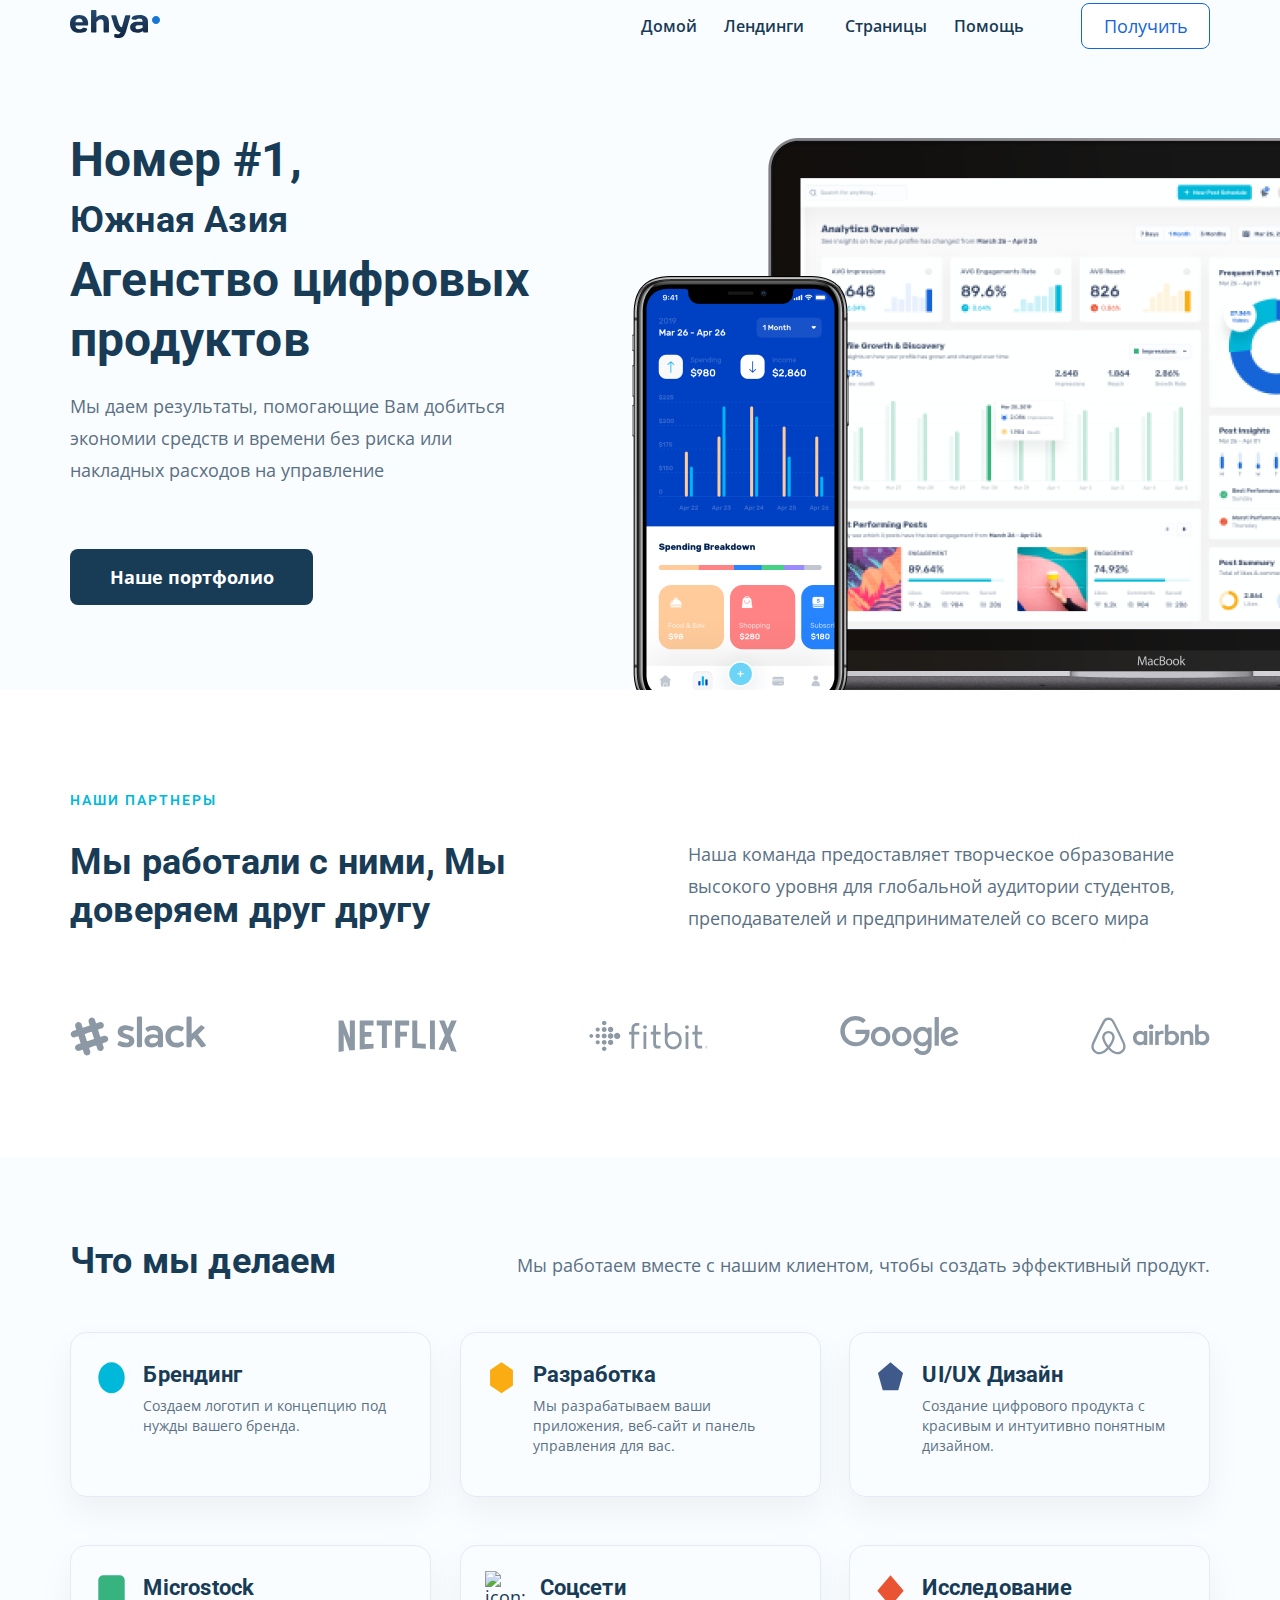
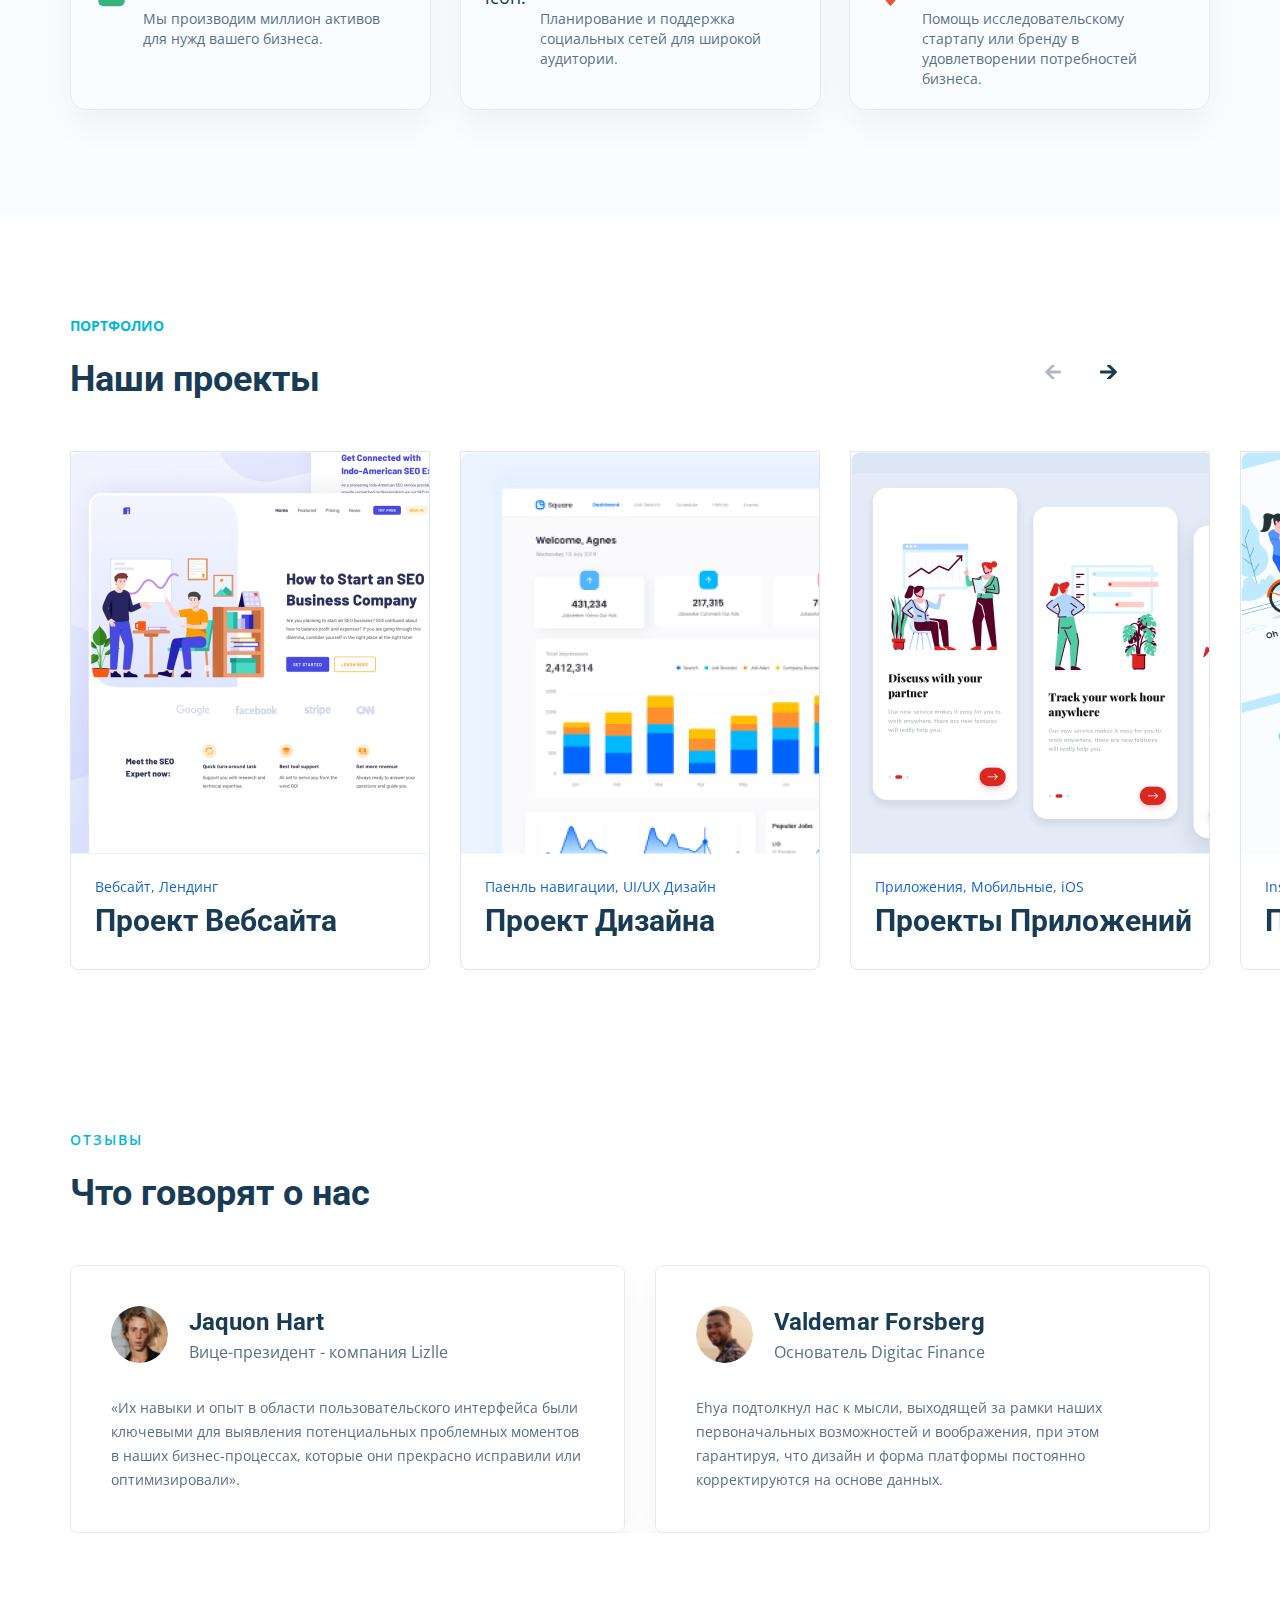
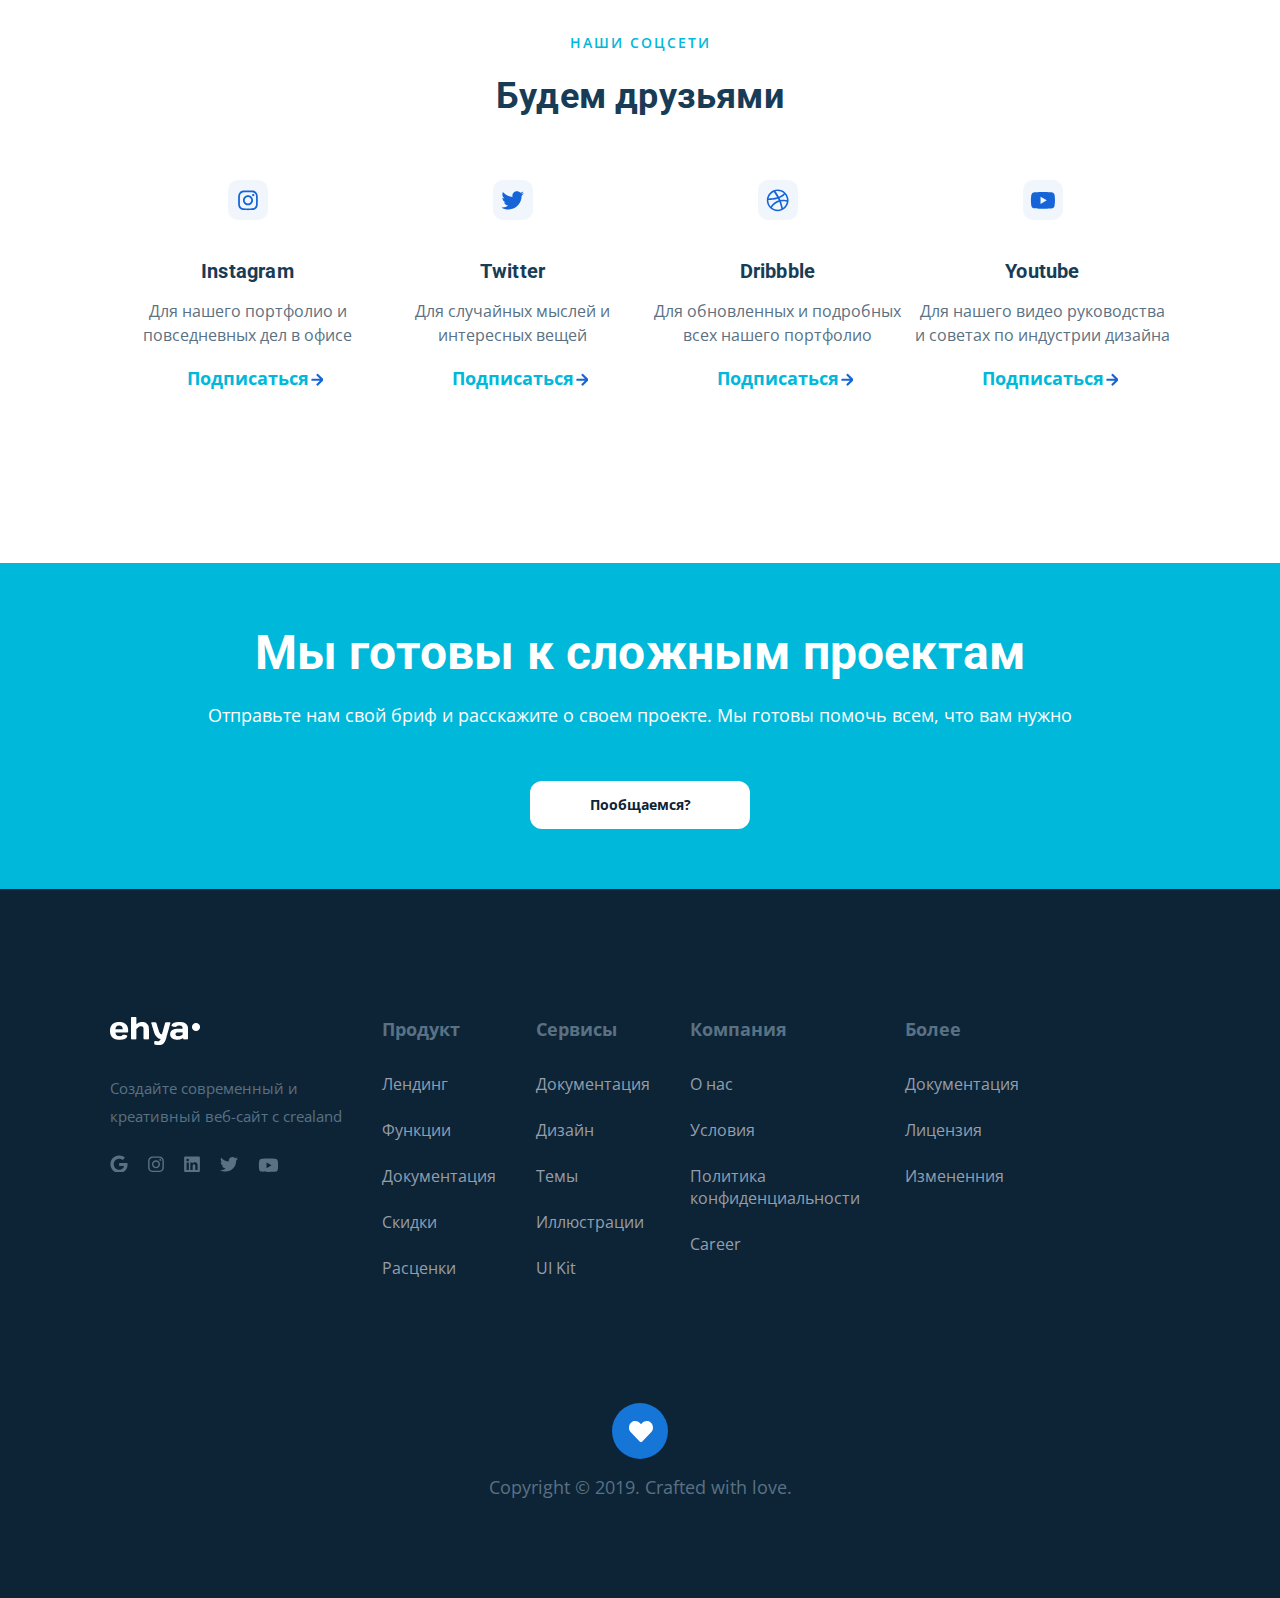
==== ehya/index.html @ ee77c965 "Add files via upload" ====
<!DOCTYPE html>
<html lang="en">
<head>
  <meta charset="UTF-8">
  <meta http-equiv="X-UA-Compatible" content="IE=edge">
  <meta name="viewport" content="width=device-width, initial-scale=1.0">
  <link rel="preconnect" href="https://fonts.gstatic.com">
  <link href="https://fonts.googleapis.com/css2?family=Open+Sans:wght@400;700&family=Roboto:wght@400;700&display=swap" rel="stylesheet">
  <link rel="stylesheet" href="css/swiper-bundle.min.css">
  <link rel="stylesheet" href="css/style.css">
  <title>ehya</title>
</head>
<body>
  <header class="header">
    <div class="container">
      <nav class="nav">
        <div class="logo">
          <img src="image/SVG/Logo.svg" alt="Logo: ehya">
        </div>
       <div class="nav-menu">
        <ul class="nav-list">
          <li class="nav-list__link">Домой</li>
          <li class="nav-list__link nav-list__link--burger">Лендинги</li>
          <li class="nav-list__link nav-list__link">Страницы</li>
          <li class="nav-list__link">Помощь</li>
        </ul>
        <button class="button nav__button">Получить</button>
       </div>
      </nav>
      <div class="hero">
        <div class="hero-info">
          <div class="hero-info__subtitle title">Номер #1,</div>
          <div class="hero-info__title title">Южная Азия</div>
          <h1 class="hero-info__suptitle title">Агенство цифровых продуктов</h1>
          <p class="hero-info__text">Мы даем результаты, помогающие Вам добиться экономии средств и времени без риска или накладных расходов на управление</p>
          <button class="hero-info__button button"><a href="#">Наше портфолио</a></button>
        </div>
        <div class="hero-bcg">
          <img class="hero-bcg__img hero-bcg__iphone" src="image/hero/iphone.png" alt="iPhone">
          <img class="hero-bcg__img hero-bcg__mack" src="image/hero/Macbook.png" alt="Mackbook">
        </div>
      </div>
    </div>
    <!-- /.container -->
  </header>
  <section class="partner">
    <div class="container">
      <h3 class="partner__subtitle title">Наши партнеры</h3>
      <div class="partner-content">
        <h2 class="partner__title title">Мы работали с ними,
          Мы доверяем друг другу</h2>
        <p class="partner__text text">Наша команда предоставляет творческое образование высокого уровня для глобальной аудитории студентов, преподавателей и предпринимателей со всего мира</p>
      </div>
      <!-- /.partner-content -->
      <div class="partner-list">
        <img src="image/SVG/partner/slack.svg" alt="logo: slack" class="partner-list__item">
        <img src="image/SVG/partner/netflix.svg" alt="logo: netflix" class="partner-list__item">
        <img src="image/SVG/partner/fitbit.svg" alt="logo: fitbit" class="partner-list__item">
        <img src="image/SVG/partner/google.svg" alt="logo: google" class="partner-list__item">
        <img src="image/SVG/partner/airbnb.svg" alt="logo: airbnb" class="partner-list__item">
      </div>
    </div>
    <!-- /.container -->
  </section>
  <!-- /.partner -->
  <section class="wedo">
    <div class="container">
      <div class="wedo-info">
        <h2 class="wedo__title title">Что мы делаем</h2>
        <p class="wedo__texy text">Мы работаем вместе с нашим клиентом, чтобы создать эффективный продукт.</p>
      </div>
      <!-- /.wedo-info -->
      <div class="wedo-content">
        <div class="wedo-content-card">
          <img src="image/SVG/wedo/icon_circle.svg" alt="icon: circle" class="wedo-content-card__img card__img">
          <div class="wedo-content-card-info">
            <h3 class="wedo-content-card-info__title title">Брендинг</h3>
            <p class="wedo-content-card-info__text text">Создаем логотип и концепцию под нужды вашего бренда.</p></div>
        </div>
        <!-- /.wedo-content__card -->
        <div class="wedo-content-card">
          <img src="image/SVG/wedo/icon_hexagon.svg" alt="icon: circle" class="wedo-content-card__img card__img">
          <div class="wedo-content-card-info">
            <h3 class="wedo-content-card-info__title title">Разработка</h3>
            <p class="wedo-content-card-info__text text">Мы разрабатываем ваши приложения, веб-сайт и панель управления для вас.</p></div>
        </div>
        <!-- /.wedo-content__card -->
        <div class="wedo-content-card">
          <img src="image/SVG/wedo/icon_pentagon.svg" alt="icon: circle" class="wedo-content-card__img card__img">
          <div class="wedo-content-card-info">
            <h3 class="wedo-content-card-info__title title">UI/UX Дизайн</h3>
            <p class="wedo-content-card-info__text text">Создание цифрового продукта с красивым и интуитивно понятным дизайном.</p></div>
        </div>
        <!-- /.wedo-content__card -->
        <div class="wedo-content-card">
          <img src="image/SVG/wedo/icon_square.svg" alt="icon: circle" class="wedo-content-card__img card__img">
          <div class="wedo-content-card-info">
            <h3 class="wedo-content-card-info__title title">Microstock</h3>
            <p class="wedo-content-card-info__text text">Мы производим миллион активов для нужд вашего бизнеса.</p></div>
        </div>
        <!-- /.wedo-content__card -->
        <div class="wedo-content-card">
          <img src="image/SVG/wedo/icon_triangle.svg" alt="icon: circle" class="wedo-content-card__img card__img">
          <div class="wedo-content-card-info">
            <h3 class="wedo-content-card-info__title title">Соцсети</h3>
            <p class="wedo-content-card-info__text text">Планирование и поддержка социальных сетей для широкой аудитории.</p></div>
        </div>
        <!-- /.wedo-content__card -->
        <div class="wedo-content-card">
          <img src="image/SVG/wedo/icon_rhomb.svg" alt="icon: circle" class="wedo-content-card__img card__img">
          <div class="wedo-content-card-info">
            <h3 class="wedo-content-card-info__title title">Исследование</h3>
            <p class="wedo-content-card-info__text text">Помощь исследовательскому стартапу или бренду в удовлетворении потребностей бизнеса.</p></div>
        </div>
        <!-- /.wedo-content__card -->
      </div>
      <!-- /.wedo-content -->
    </div>
    <!-- /.container -->
  </section>

  <section class="portfolio">
    <div class="container">
      <h3 class="portfolio__suptitle">портфолио</h3>
      <h2 class="portfolio__title">Наши проекты</h2>
           <!-- Swiper -->
    <div class="swiper-container portfolio-swiper">
      <div class="swiper-wrapper">
        <div class="swiper-slide">
          <img src="image/portfolio/Photo.jpg" alt="slider photo">
        <div class="swiper-info">
          <p class="swiper-info__text text">Вебсайт, Лендинг</p>
          <p class="swiper-info__name">Проект Вебсайта</p>
        </div>
      </div>
        <div class="swiper-slide">
          <img src="image/portfolio/Photo2.jpg" alt="slider photo">
        <div class="swiper-info">
          <p class="swiper-info__text text">Паенль навигации, UI/UX  Дизайн</p>
          <p class="swiper-info__name">Проект Дизайна</p>
        </div>
      </div>
        <div class="swiper-slide">
          <img src="image/portfolio/Photo3.jpg" alt="slider photo">
        <div class="swiper-info">
          <p class="swiper-info__text text">Приложения, Мобильные, iOS</p>
          <p class="swiper-info__name">Проекты Приложений</p>
        </div>
      </div>
        <div class="swiper-slide">
          <img src="image/portfolio/Photo4.jpg" alt="slider photo">
        <div class="swiper-info">
          <p class="swiper-info__text text">Instagram</p>
          <p class="swiper-info__name">Проект Иллюстраций</p>
        </div>
      </div>
      </div>
      <div class="swiper-button swiper-button-next"></div>
      <div class="swiper-button swiper-button-prev"></div>
    </div>
    </div>
    <!-- /.container -->
  </section>
  <!-- /.portfolio -->

  <section class="testimonial">
    <div class="container">
      <h3 class="testimonials__suptitle">Отзывы</h3>
      <h2 class="testimonials__title">Что говорят о нас</h2>
      <!-- Swiper -->
    <div class="swiper-container testimonials-swiper">
      <div class="swiper-wrapper">
        <div class="swiper-slide testimonials-swiper-slide">
          <div class="testimonials-swiper-slide-info">
            <img src="image/testimonials/Photo.png" alt="slide avatar" class="testimonials-swiper-slide__img">
            <div class="testimonials-swiper-slide-info-block">
              <p class="testimonials-swiper-slide-info__name">Jaquon Hart</p>
              <p class="testimonials-swiper-slide-info__job">Вице-президент - компания Lizlle</p>
            </div>
          </div>
          <p class="testimonials-swiper-slide__text text">«Их навыки и опыт в области пользовательского интерфейса были ключевыми для выявления потенциальных проблемных моментов в наших бизнес-процессах, которые они прекрасно исправили или оптимизировали».</p>
        </div>
        <div class="swiper-slide testimonials-swiper-slide">
          <div class="testimonials-swiper-slide-info">
            <img src="image/testimonials/Photo2.png" alt="slide avatar" class="testimonials-swiper-slide__img">
            <div class="testimonials-swiper-slide-info-block">
              <p class="testimonials-swiper-slide-info__name">Valdemar Forsberg</p>
              <p class="testimonials-swiper-slide-info__job">Основатель Digitac Finance</p>
            </div>
          </div>
          <p class="testimonials-swiper-slide__text text">Ehya подтолкнул нас к мысли, выходящей за рамки наших первоначальных возможностей и воображения, при этом гарантируя, что дизайн и форма платформы постоянно корректируются на основе данных.</p>
        </div>
        <div class="swiper-slide testimonials-swiper-slide">
          <div class="testimonials-swiper-slide-info">
            <img src="image/testimonials/Photo3.jpg" alt="slide avatar" class="testimonials-swiper-slide__img">
            <div class="testimonials-swiper-slide-info-block">
              <p class="testimonials-swiper-slide-info__name">Victor Zubrovsky</p>
              <p class="testimonials-swiper-slide-info__job">Генеральный директор - Ukinat</p>
            </div>
          </div>
          <p class="testimonials-swiper-slide__text text">«Поставленная цель выполняется творчески, при этом сохраняется, как качество, так и заметки самого заказчика. Мне очень понравился их подход к работе. Потенциал Ehya, явно, заслуживает лидируещих позиций на рынке».</p>
        </div>
      <div class="swiper-button swiper-button-next testimonials-swiper-button testimonials-swiper-button--next"></div>
      <div class="swiper-button swiper-button-prev testimonials-swiper-button testimonials-swiper-button--prev"></div>
    </div>
    </div>
  </section>
  <section class="media">
    <div class="container">
      <h3 class="media__suptitle">Наши соцсети</h3>
      <h2 class="media__title title">Будем друзьями</h2>
      <div class="media-content">
        <div class="media-content-card card">
          <img src="image/SVG/media/instagram.svg" alt="icon: instagram" class="card__img">
          <div class="card__title title">Instagram</div>
          <p class="card__text text">Для нашего портфолио и повседневных дел в офисе</p>
          <a href="#" class="card__link">Подписаться</a>
        </div>
        <!-- /.media-content-card -->
        <div class="media-content-card card">
          <img src="image/SVG/media/twitter.svg" alt="icon: twitter" class="card__img">
          <div class="card__title title">Twitter</div>
          <p class="card__text text">Для случайных мыслей и интересных вещей</p>
          <a href="#" class="card__link">Подписаться</a>
        </div>
        <!-- /.media-content-card -->
        <div class="media-content-card card">
          <img src="image/SVG/media/basket.svg" alt="icon: basketball" class="card__img">
          <div class="card__title title">Dribbble</div>
          <p class="card__text text">Для обновленных и подробных всех нашего портфолио</p>
          <a href="#" class="card__link">Подписаться</a>
        </div>
        <!-- /.media-content-card -->
        <div class="media-content-card card">
          <img src="image/SVG/media/youtube.svg" alt="icon: youtube" class="card__img">
          <div class="card__title title">Youtube</div>
          <p class="card__text text">Для нашего видео руководства и советах по индустрии дизайна</p>
          <a href="#" class="card__link">Подписаться</a>
        </div>
        <!-- /.media-content-card --> 
      </div>
      <!-- /.media-content -->
    </div>
    <!-- /.container -->
  </section>
  <!-- /.media -->

  <section class="meet">
    <div class="container">
      <h2 class="meet__title title">Мы готовы к сложным проектам</h2>
      <p class="meet__text">Отправьте нам свой бриф и расскажите о своем проекте. Мы готовы помочь всем, что вам нужно</p>
      <button class="meet__button button">Пообщаемся?</button>
    </div>
  </section>

    <footer class="footer">
      <div class="container">
        <div class="footer-content">
          <ul class="footer-list footer-list--big">
            <li class="footer-list__item">
              <img src="image/footer/Logo.png" alt="logo: footer" class="footer__logo">
            </li>
            <li class="footer-list__item footer-list__item--big">
              <p>Создайте современный и</p>
              <p>креативный веб-сайт с crealand</p>
            </li>
            <li class="footer-list__item">
              <ul class="footer-social">
                <li class="footer-social__item"><img src="image/SVG/footer/google.svg" alt="icon: google"></li>
                <li class="footer-social__item"><img src="image/SVG/footer/instagram.svg" alt="icon: instagram"></li>
                <li class="footer-social__item"><img src="image/SVG/footer/linkedin.svg" alt="icon: linkedin"></li>
                <li class="footer-social__item"><img src="image/SVG/footer/twitter.svg" alt="icon: twitter"></li>
                <li class="footer-social__item"><img src="image/SVG/footer/youtube.svg" alt="icon: youtube"></li>
              </ul>
            </li>
          </ul>
          <ul class="footer-list">
            <li class="footer-list__title">Продукт</li>
            <li class="footer-list__item">Лендинг</li>
            <li class="footer-list__item">Функции</li>
            <li class="footer-list__item">Документация</li>
            <li class="footer-list__item">Скидки</li>
            <li class="footer-list__item">Расценки</li>
          </ul>
          <ul class="footer-list">
            <li class="footer-list__title">Сервисы</li>
            <li class="footer-list__item">Документация</li>
            <li class="footer-list__item">Дизайн</li>
            <li class="footer-list__item">Темы</li>
            <li class="footer-list__item">Иллюстрации</li>
            <li class="footer-list__item">UI Kit</li>
          </ul>
          <ul class="footer-list">
            <li class="footer-list__title">Компания </li>
            <li class="footer-list__item">О нас</li>
            <li class="footer-list__item">Условия</li>
            <li class="footer-list__item">Политика конфиденциальности</li>
            <li class="footer-list__item">Career</li>
          </ul>
          <ul class="footer-list">
            <li class="footer-list__title">Более</li>
            <li class="footer-list__item">Документация</li>
            <li class="footer-list__item">Лицензия</li>
            <li class="footer-list__item">Измененния</li>
          </ul>
        </div>
        <!-- /.footer-content -->
        <div class="footer-bottom">
          <div class="footer-bottom__img">
            <img src="image/SVG/footer/heart.svg" alt="icon: heart">
          </div>
          <!-- /.footer-bottom__img -->
          <p class="footer-bottom__text text">
            Copyright © 2019. Crafted with love.
          </p>
        </div>
        <!-- /.footer-bottom -->
      </div>
      <!-- /.container -->
    </footer>

  <script src="js/jquery-3.6.0.min.js"></script>
  <script src="js/swiper-bundle.min.js"></script>
  <script src="js/script.js"></script>
</body>
</html>
---- ehya/css/style.css ----
/*! normalize.css v8.0.1 | MIT License | github.com/necolas/normalize.css */html{line-height:1.15;-webkit-text-size-adjust:100%}body{margin:0}main{display:block}h1{font-size:2em;margin:0.67em 0}hr{box-sizing:content-box;height:0;overflow:visible}pre{font-family:monospace, monospace;font-size:1em}a{background-color:transparent}abbr[title]{border-bottom:none;text-decoration:underline;text-decoration:underline dotted}b,strong{font-weight:bolder}code,kbd,samp{font-family:monospace, monospace;font-size:1em}small{font-size:80%}sub,sup{font-size:75%;line-height:0;position:relative;vertical-align:baseline}sub{bottom:-0.25em}sup{top:-0.5em}img{border-style:none}button,input,optgroup,select,textarea{font-family:inherit;font-size:100%;line-height:1.15;margin:0}button,input{overflow:visible}button,select{text-transform:none}button,[type="button"],[type="reset"],[type="submit"]{-webkit-appearance:button}button::-moz-focus-inner,[type="button"]::-moz-focus-inner,[type="reset"]::-moz-focus-inner,[type="submit"]::-moz-focus-inner{border-style:none;padding:0}button:-moz-focusring,[type="button"]:-moz-focusring,[type="reset"]:-moz-focusring,[type="submit"]:-moz-focusring{outline:1px dotted ButtonText}fieldset{padding:0.35em 0.75em 0.625em}legend{box-sizing:border-box;color:inherit;display:table;max-width:100%;padding:0;white-space:normal}progress{vertical-align:baseline}textarea{overflow:auto}[type="checkbox"],[type="radio"]{box-sizing:border-box;padding:0}[type="number"]::-webkit-inner-spin-button,[type="number"]::-webkit-outer-spin-button{height:auto}[type="search"]{-webkit-appearance:textfield;outline-offset:-2px}[type="search"]::-webkit-search-decoration{-webkit-appearance:none}::-webkit-file-upload-button{-webkit-appearance:button;font:inherit}details{display:block}summary{display:list-item}template{display:none}[hidden]{display:none}*{box-sizing:border-box;font-size:18px;font-family:'Open Sans', sans-serif;color:#183B56}.container{max-width:1140px;margin:0 auto}.button{border:none;outline:none;cursor:pointer}.title{font-family:'Roboto', sans-serif;font-weight:bold;letter-spacing:0.2px !important}.text{color:#5A7184}.card__img{width:40px;height:40px}.header{overflow:hidden;background:#FAFDFF}.nav{display:flex;justify-content:space-between;height:48px;padding:26px 0;align-items:center}.nav-menu{display:flex;align-items:center}.nav-list{display:flex;list-style:none;margin:0;padding:0}.nav-list__link{margin-right:27px;font-size:16px;line-height:14px;font-weight:600}.nav-list__link--burger{margin-right:41px}.nav__button{margin-left:30px;width:129px;height:46px;color:#1565D8;background-color:#fff;border:1px solid #1565D8;border-radius:8px;transition:0.5s}.nav__button:hover{color:#fff;background-color:#1565D8}.hero{display:flex;justify-content:space-between;padding-top:78px}.hero-info{margin-right:22px;min-width:550px;max-width:550px}.hero-info__subtitle{font-family:"Roboto", sans-serif;font-size:48px;line-height:60px}.hero-info__title{font-family:"Roboto", sans-serif;font-size:36px;line-height:60px}.hero-info__suptitle{font-family:"Roboto", sans-serif;margin:0 0 20px;font-size:48px;line-height:60px}.hero-info__text{width:457px;margin-bottom:63px;font-size:18px;line-height:32px;color:#5A7184}.hero-info__button{width:243.09px;height:56px;background-color:#183B56;border-radius:8px;color:#fff;transition:0.5s}.hero-info__button:hover{background-color:#fff;border:1px solid #183B56;color:#183B56}.hero-info__button a{color:inherit;text-decoration:none;font-weight:bold;font-size:18px;line-height:25px}.hero-bcg{width:700px;height:560px;position:relative}.hero-bcg__img{position:absolute}.hero-bcg__iphone{z-index:2;left:-10px;bottom:-32px}.hero-bcg__mack{z-index:1;left:38px;top:8px}.partner{padding:101px 0}.partner__subtitle{margin:0 0 28px;color:#00B8D9;line-height:19px;font-size:14px;font-weight:600;letter-spacing:2px !important;text-transform:uppercase}.partner-content{display:flex;justify-self:space-between;margin-bottom:82px}.partner__title{min-width:473px;margin:0 145px 0 0;font-size:36px;line-height:48px}.partner__text{margin:0;line-height:32px}.partner-list{display:flex;justify-content:space-between}.wedo{background-color:#FAFDFF;padding:80px 0 57px}.wedo-info{display:flex;justify-content:space-between;margin-bottom:38px}.wedo__title{margin:0;font-size:36px;line-height:48px}.wedo__text{line-height:32px}.wedo-content{display:flex;justify-content:space-between;flex-wrap:wrap}.wedo-content-card{width:361px;height:165px;display:flex;justify-content:space-between;margin-bottom:48.5px;padding:25px 24px;border:1px solid #E5EAF4;box-shadow:0px 15px 35px rgba(0,0,0,0.05);border-radius:16px}.wedo-content-card__img{margin-right:15px}.wedo-content-card-info__title{margin:0 0 5px;font-size:22px;line-height:33px}.wedo-content-card-info__text{margin:0;font-size:14px;line-height:20px}.portfolio{padding-top:100px;padding-bottom:160px}.portfolio__title{margin:0 0 48px;font-size:36px;line-height:48px;font-family:'Roboto', sans-serif}.portfolio__suptitle{margin:0 0 20px;font-size:14px;line-height:19px;color:#00B8D9;text-transform:uppercase}.portfolio-swiper{overflow:visible !important}.swiper-slide{width:360px;background:#FFFFFF;border:1px solid #DDE6F4;border-radius:0px 0px 8px 8px;overflow:hidden}.swiper-info{padding:20px 16px 24px 24px}.swiper-info__text{margin:0;font-size:14px;line-height:20px;color:#1565D8}.swiper-info__name{margin:0;font-family:'Roboto', sans-serif;font-weight:bold;font-size:30px;line-height:48px}.swiper-button{position:absolute;top:-11%;transform:translateY(-50%);width:18px;height:14px;background-repeat:no-repeat;background-size:17px;background-position:center;border:none;background-color:transparent;cursor:pointer;z-index:99}.swiper-button-prev{right:13%}.swiper-button-next{right:8.1%}.testimonials__suptitle{margin:0 0 20px;letter-spacing:2px;text-transform:uppercase;font-size:14px;line-height:19px;font-weight:600;color:#00B8D9}.testimonials__title{margin:0 0 48px;font-family:'Roboto', sans-serif;font-size:36px;line-height:48px}.testimonials-swiper-button:first-child{top:50%;left:0}.testimonials-swiper-slide{padding:40px;border:1px solid #E5EAF4;box-shadow:0px 15px 35px rgba(0,0,0,0.05);border-radius:8px}.testimonials-swiper-slide-info{display:flex;margin-bottom:30px}.testimonials-swiper-slide-info__name{margin:0;font-size:24px;line-height:32px;color:#183B56;letter-spacing:0.2px;font-weight:bold;font-family:'Roboto', sans-serif}.testimonials-swiper-slide-info__job{margin:0;font-size:16px;line-height:28px;color:#5A7184}.testimonials-swiper-slide__img{margin-right:20.5px;width:57px;height:57px;border-radius:50%}.testimonials-swiper-slide__text{margin:0;font-size:14px;line-height:24px;color:t-col}.media{padding:100px 0 120px;text-align:center}.media__suptitle{margin:0 0 20px;font-size:14px;line-height:19px;font-weight:600;letter-spacing:2px;text-transform:uppercase;color:#00B8D9}.media__title{margin:0 0 60px;font-size:36px;line-height:48px}.media-content{display:flex;justify-content:center}.media-content-card{margin-left:10px;width:255px;height:263px;text-align:center}.card__img{margin-bottom:35px}.card__title{margin-bottom:12px;font-size:20px;line-height:24px}.card__text{margin-bottom:19px;font-size:16px;line-height:24px}.card__link{margin:0;position:relative;font-weight:700;line-height:25px;color:#00B8D9;text-decoration:none}.card__link::after{content:"";position:absolute;right:-13%;top:7px;width:13px;height:16px;background-image:url(../image/SVG/media/link-arrow.svg);background-repeat:no-repeat}.meet{padding:60px 80px;background-color:#00B8D9;text-align:center}.meet__title{margin:0 0 16px;font-size:48px;line-height:60px;color:#fff}.meet__text{margin:0 0 50px;line-height:32px;color:#fff}.meet__button{width:220px;height:48px;background-color:#fff;border-radius:12px;font-weight:700;font-size:14px;line-height:22px;color:#0D2436}.footer{background-color:#0d2436;padding:128px 0 82px}.footer-content{display:flex;justify-content:flex-start;margin-bottom:100px}.footer-list{max-width:175px;list-style:none;padding:0;margin:0 0 0 40px}.footer-list--big{max-width:245px}.footer-list__title{margin-bottom:31px;font-weight:700;line-height:25px;color:#5A7184}.footer-list__item{margin-bottom:24px;font-size:16px;line-height:22px;color:#959EAD}.footer-list__item--big p{margin:0;font-size:15px;line-height:28px;color:#5A7184}.footer-social{display:flex;justify-content:flex-start;padding:0;list-style:none}.footer-social__item{margin-right:20px}.footer-bottom{text-align:center}.footer-bottom__img{width:56px;height:56px;margin:0 auto;border-radius:50%;background-color:#1576D8}.footer-bottom__img img{transform:translateY(80%)}@media (max-width: 1200px){.container{max-width:960px}}@media (max-width: 992px){.container{max-width:700px !important}}@media (max-width: 767px){.container{max-width:576px !important}.nav-menu{display:none}}@media (max-width: 320px){.container{max-width:280px !important}}
/*# sourceMappingURL=style.css.map */
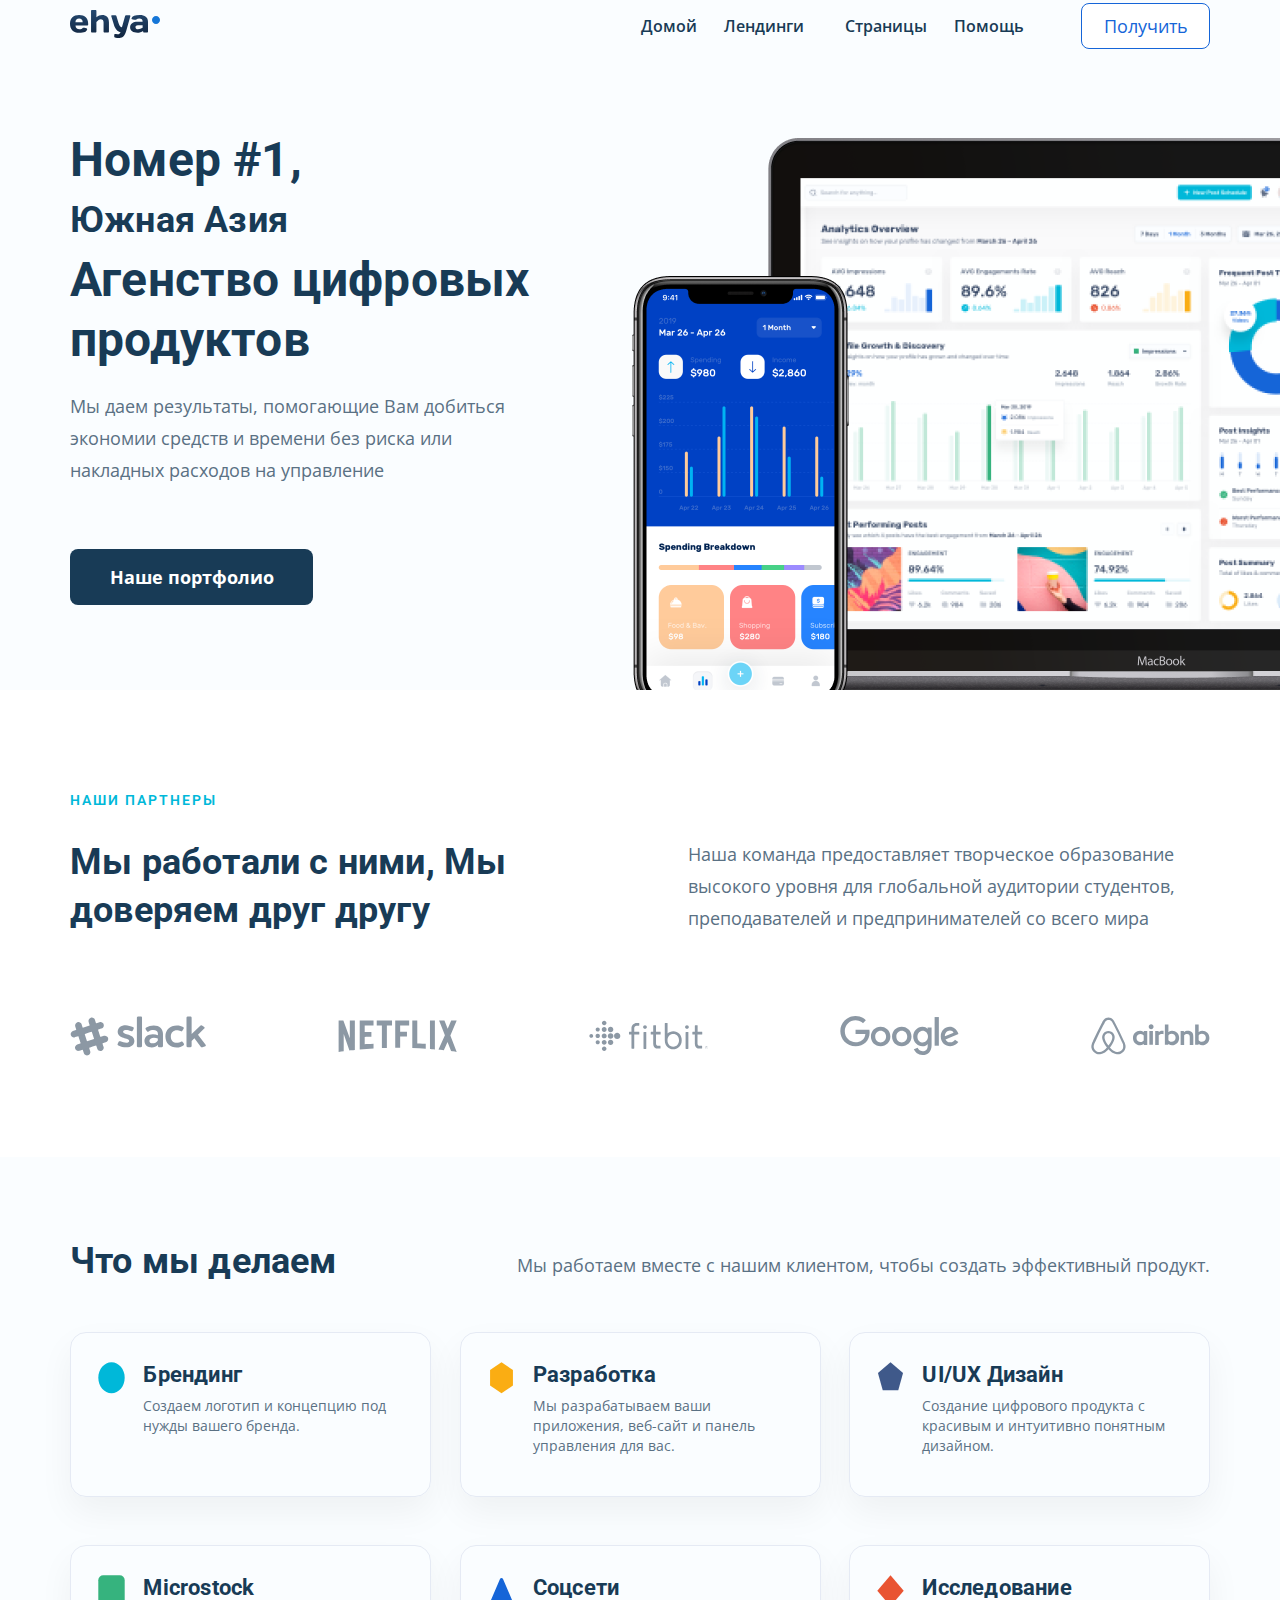
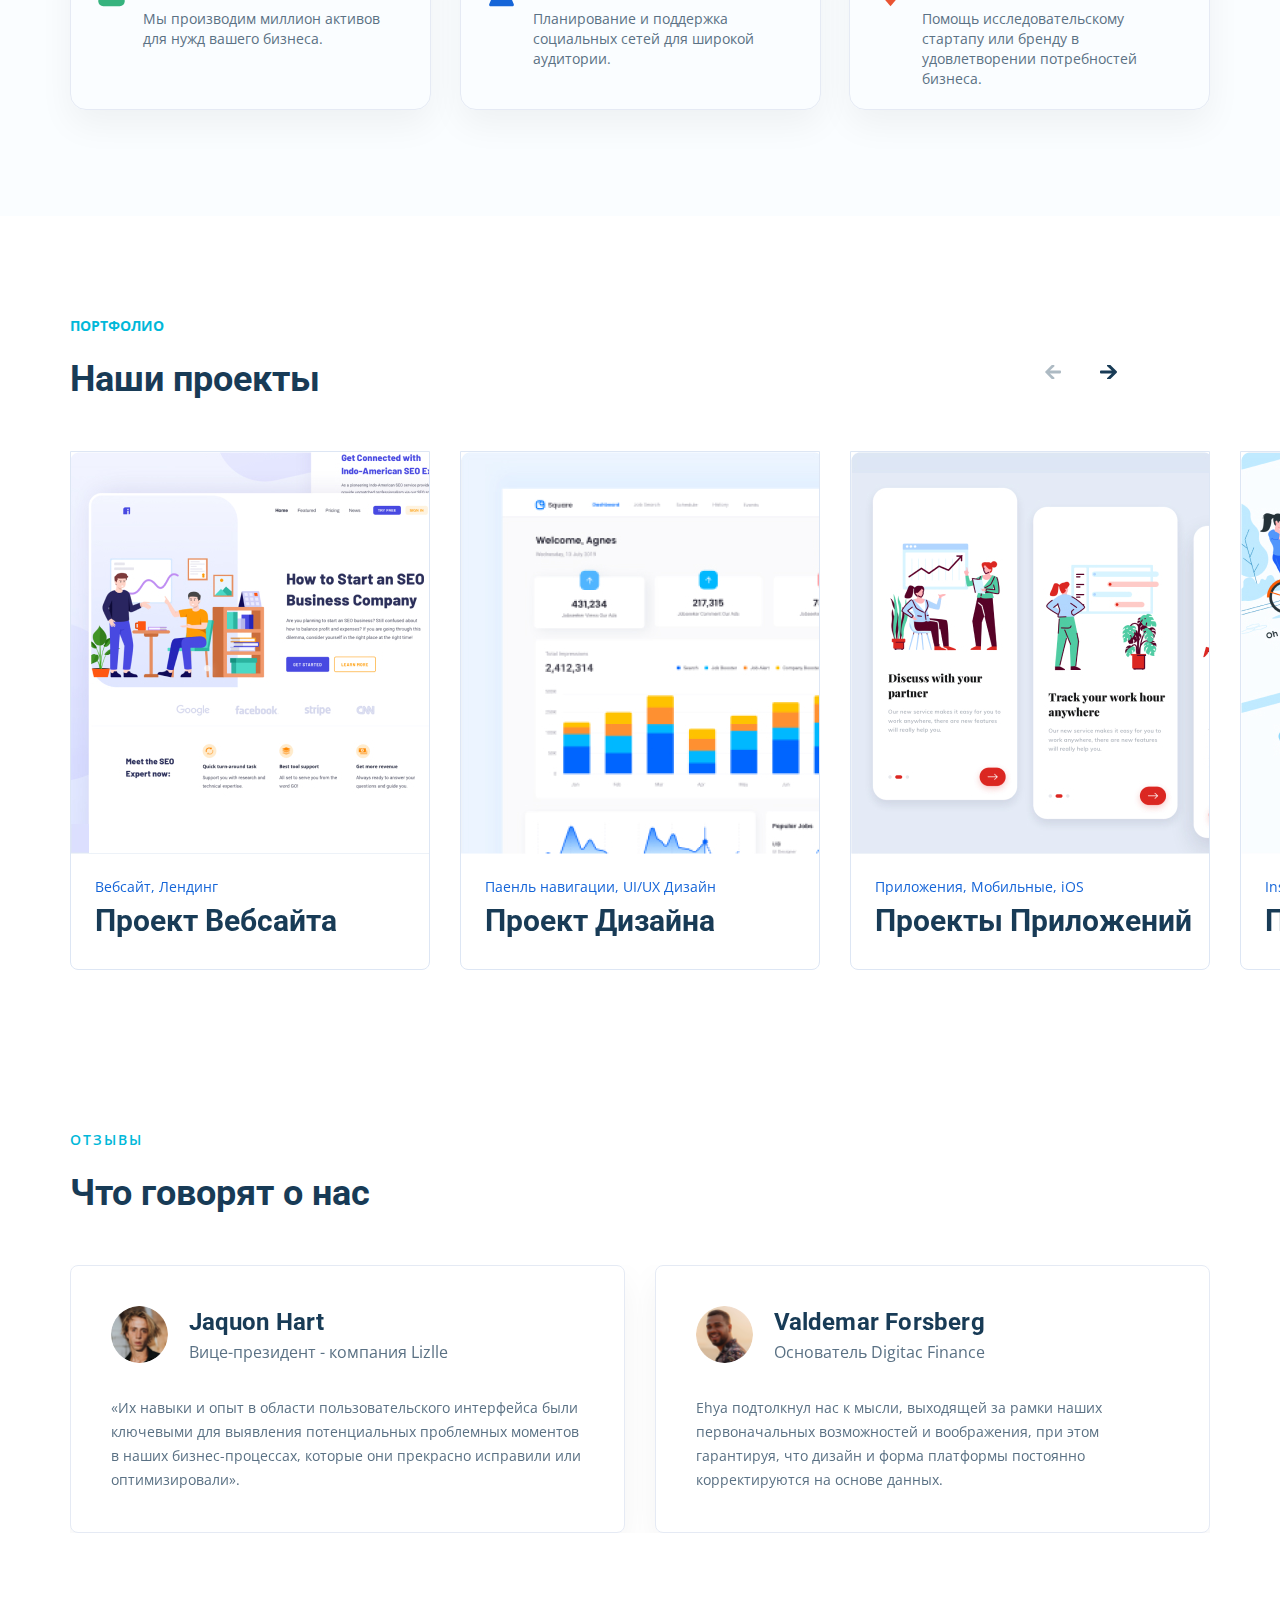
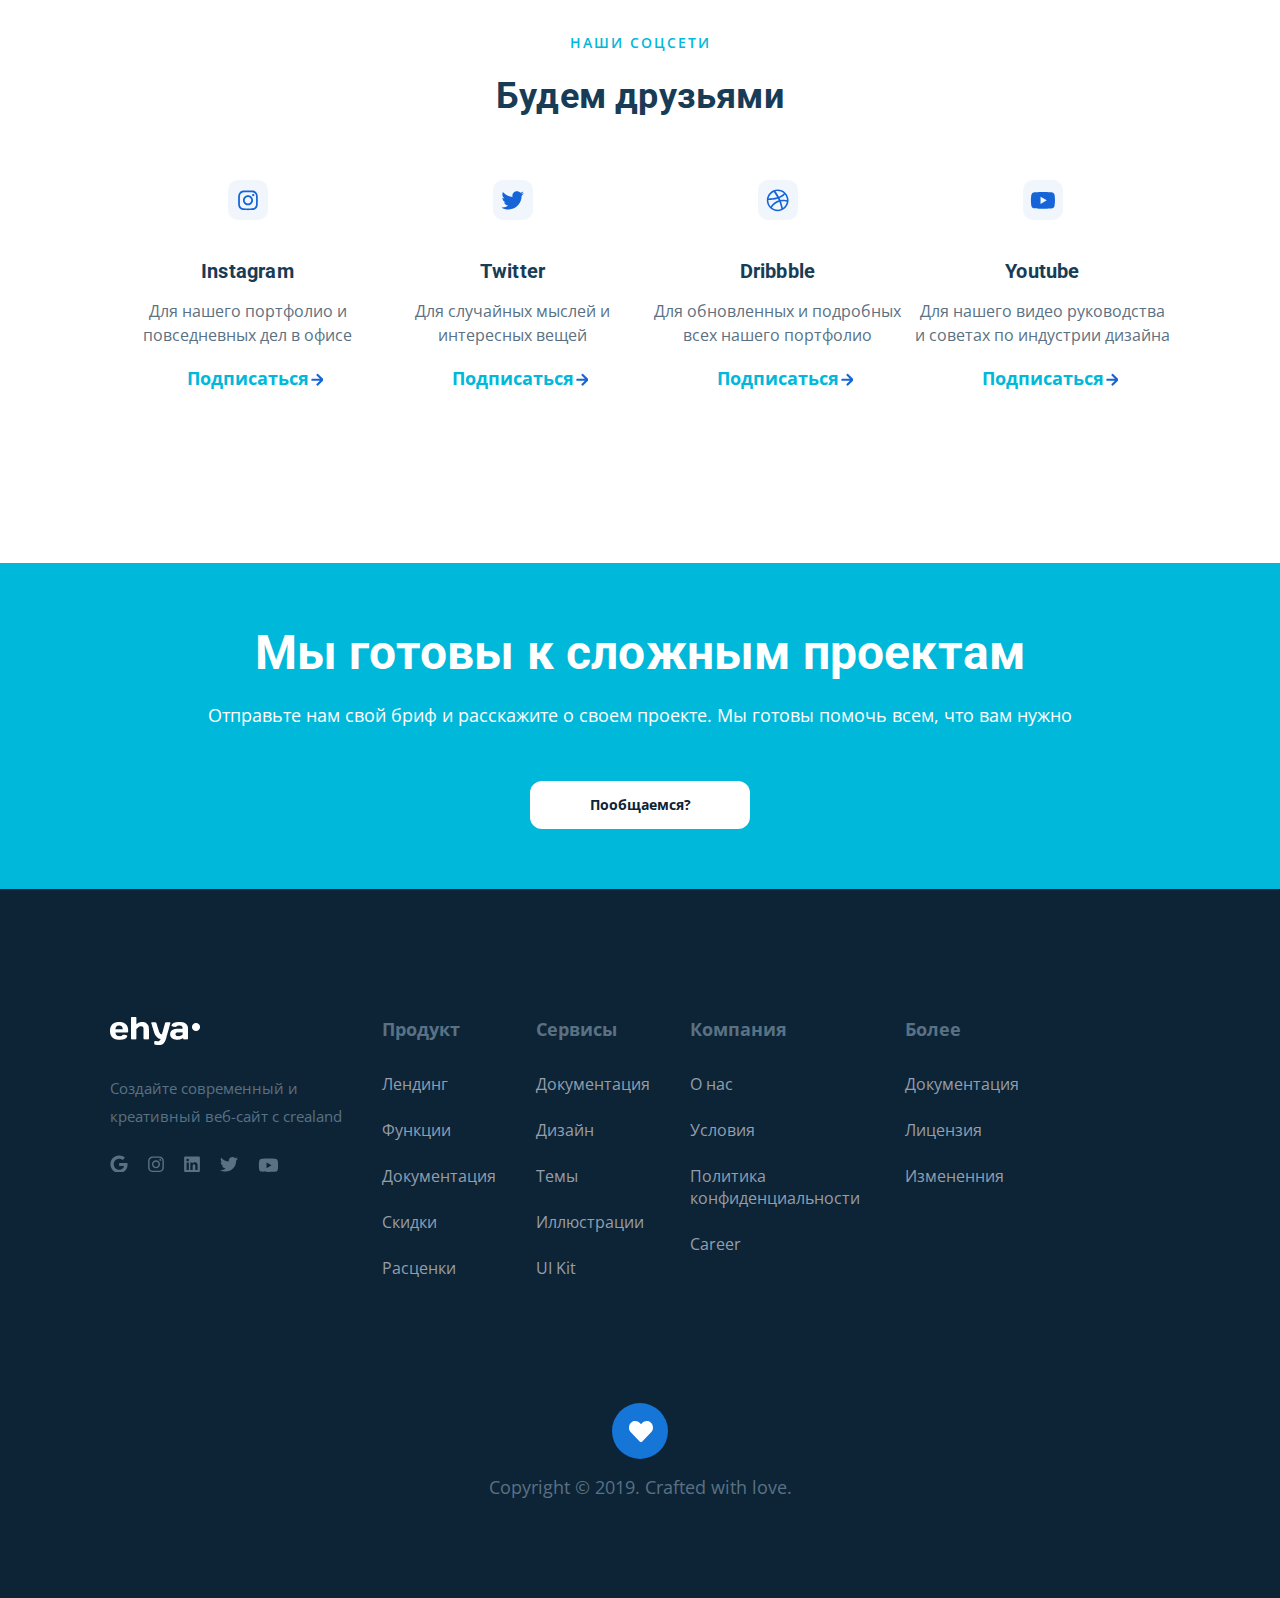
==== commit af64c856: "Update index.html" ====
--- a/ehya/index.html
+++ b/ehya/index.html
@@ -79,35 +79,35 @@
         </div>
         <!-- /.wedo-content__card -->
         <div class="wedo-content-card">
-          <img src="image/SVG/wedo/icon_hexagon.svg" alt="icon: circle" class="wedo-content-card__img card__img">
+          <img src="image/SVG/wedo/icon_hexagon.svg" alt="icon: hexagon" class="wedo-content-card__img card__img">
           <div class="wedo-content-card-info">
             <h3 class="wedo-content-card-info__title title">Разработка</h3>
             <p class="wedo-content-card-info__text text">Мы разрабатываем ваши приложения, веб-сайт и панель управления для вас.</p></div>
         </div>
         <!-- /.wedo-content__card -->
         <div class="wedo-content-card">
-          <img src="image/SVG/wedo/icon_pentagon.svg" alt="icon: circle" class="wedo-content-card__img card__img">
+          <img src="image/SVG/wedo/icon_pentagon.svg" alt="icon: pentagon" class="wedo-content-card__img card__img">
           <div class="wedo-content-card-info">
             <h3 class="wedo-content-card-info__title title">UI/UX Дизайн</h3>
             <p class="wedo-content-card-info__text text">Создание цифрового продукта с красивым и интуитивно понятным дизайном.</p></div>
         </div>
         <!-- /.wedo-content__card -->
         <div class="wedo-content-card">
-          <img src="image/SVG/wedo/icon_square.svg" alt="icon: circle" class="wedo-content-card__img card__img">
+          <img src="image/SVG/wedo/icon_square.svg" alt="icon: square" class="wedo-content-card__img card__img">
           <div class="wedo-content-card-info">
             <h3 class="wedo-content-card-info__title title">Microstock</h3>
             <p class="wedo-content-card-info__text text">Мы производим миллион активов для нужд вашего бизнеса.</p></div>
         </div>
         <!-- /.wedo-content__card -->
         <div class="wedo-content-card">
-          <img src="image/SVG/wedo/icon_triangle.svg" alt="icon: circle" class="wedo-content-card__img card__img">
+          <img src="image/SVG/wedo/Icon_triangle.svg" alt="icon: triangle" class="wedo-content-card__img card__img">
           <div class="wedo-content-card-info">
             <h3 class="wedo-content-card-info__title title">Соцсети</h3>
             <p class="wedo-content-card-info__text text">Планирование и поддержка социальных сетей для широкой аудитории.</p></div>
         </div>
         <!-- /.wedo-content__card -->
         <div class="wedo-content-card">
-          <img src="image/SVG/wedo/icon_rhomb.svg" alt="icon: circle" class="wedo-content-card__img card__img">
+          <img src="image/SVG/wedo/icon_rhomb.svg" alt="icon: rhomb" class="wedo-content-card__img card__img">
           <div class="wedo-content-card-info">
             <h3 class="wedo-content-card-info__title title">Исследование</h3>
             <p class="wedo-content-card-info__text text">Помощь исследовательскому стартапу или бренду в удовлетворении потребностей бизнеса.</p></div>
@@ -323,4 +323,4 @@
   <script src="js/swiper-bundle.min.js"></script>
   <script src="js/script.js"></script>
 </body>
-</html>+</html>
